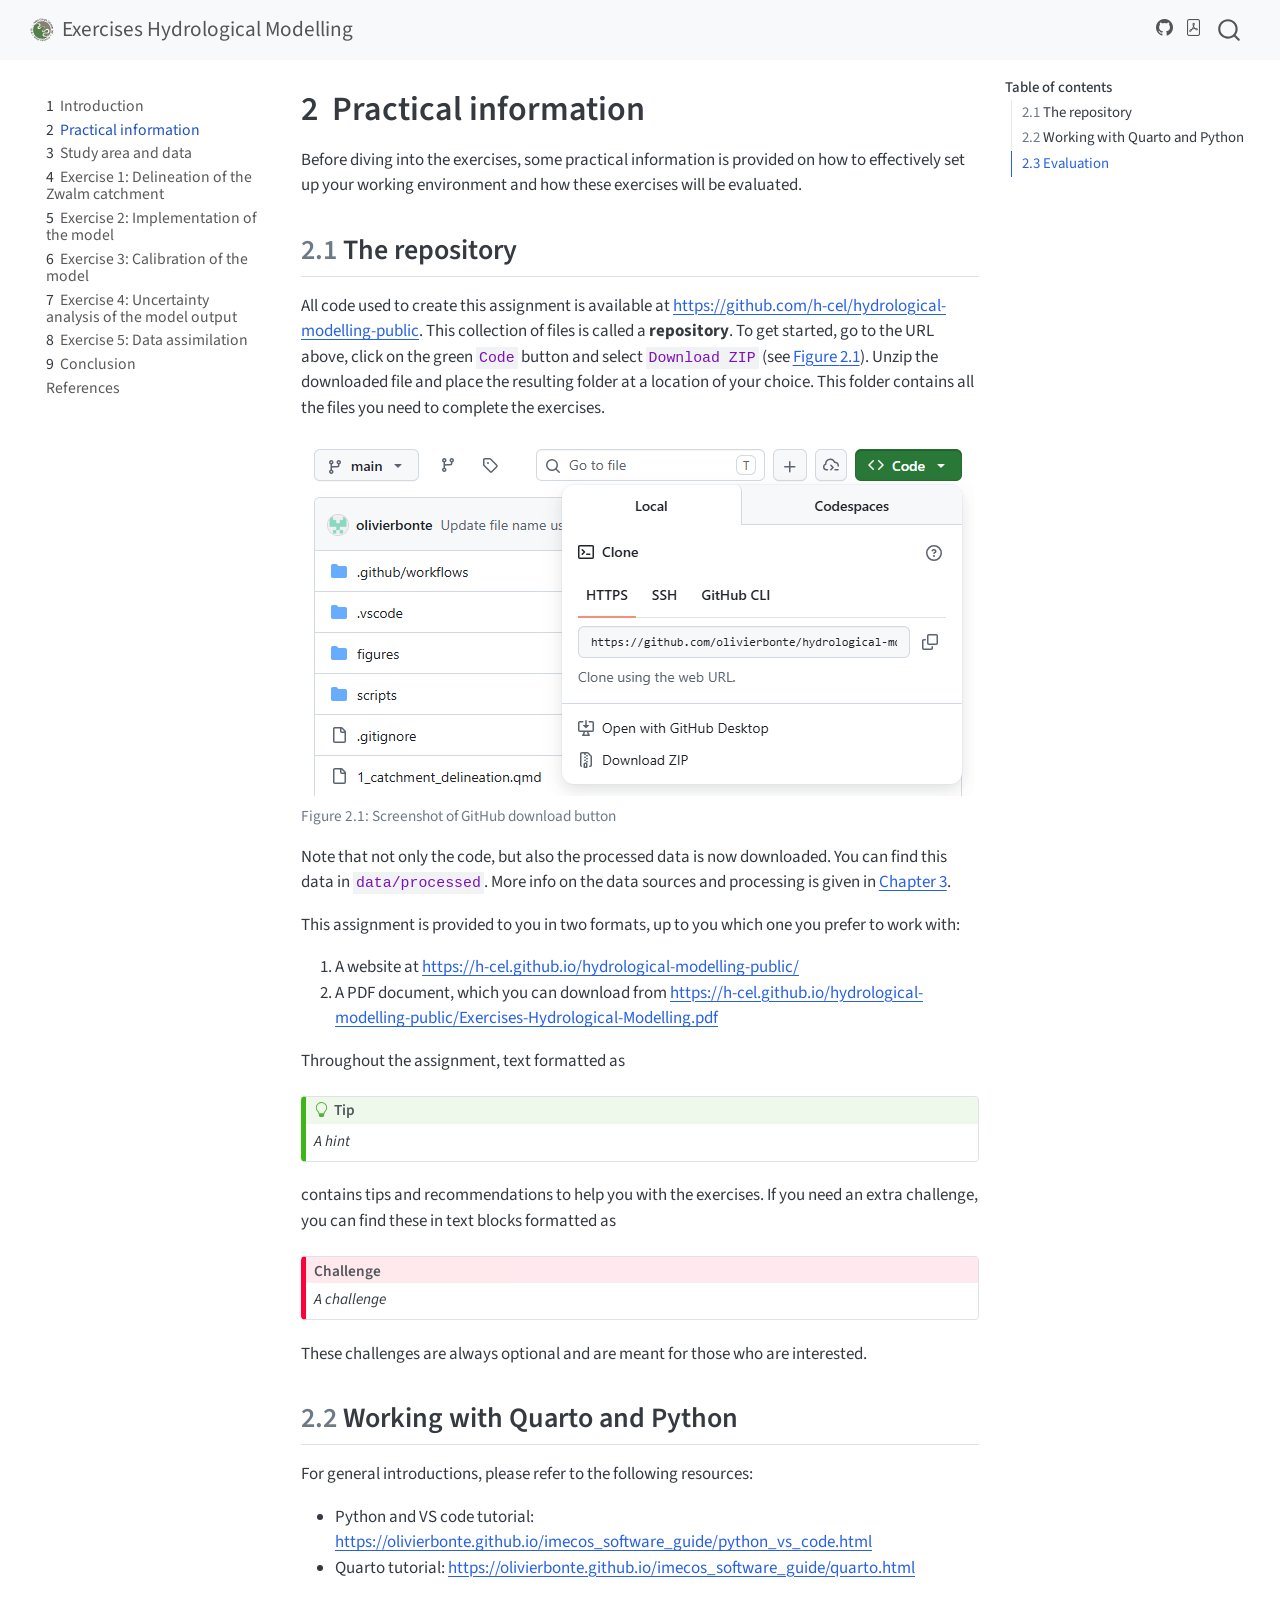
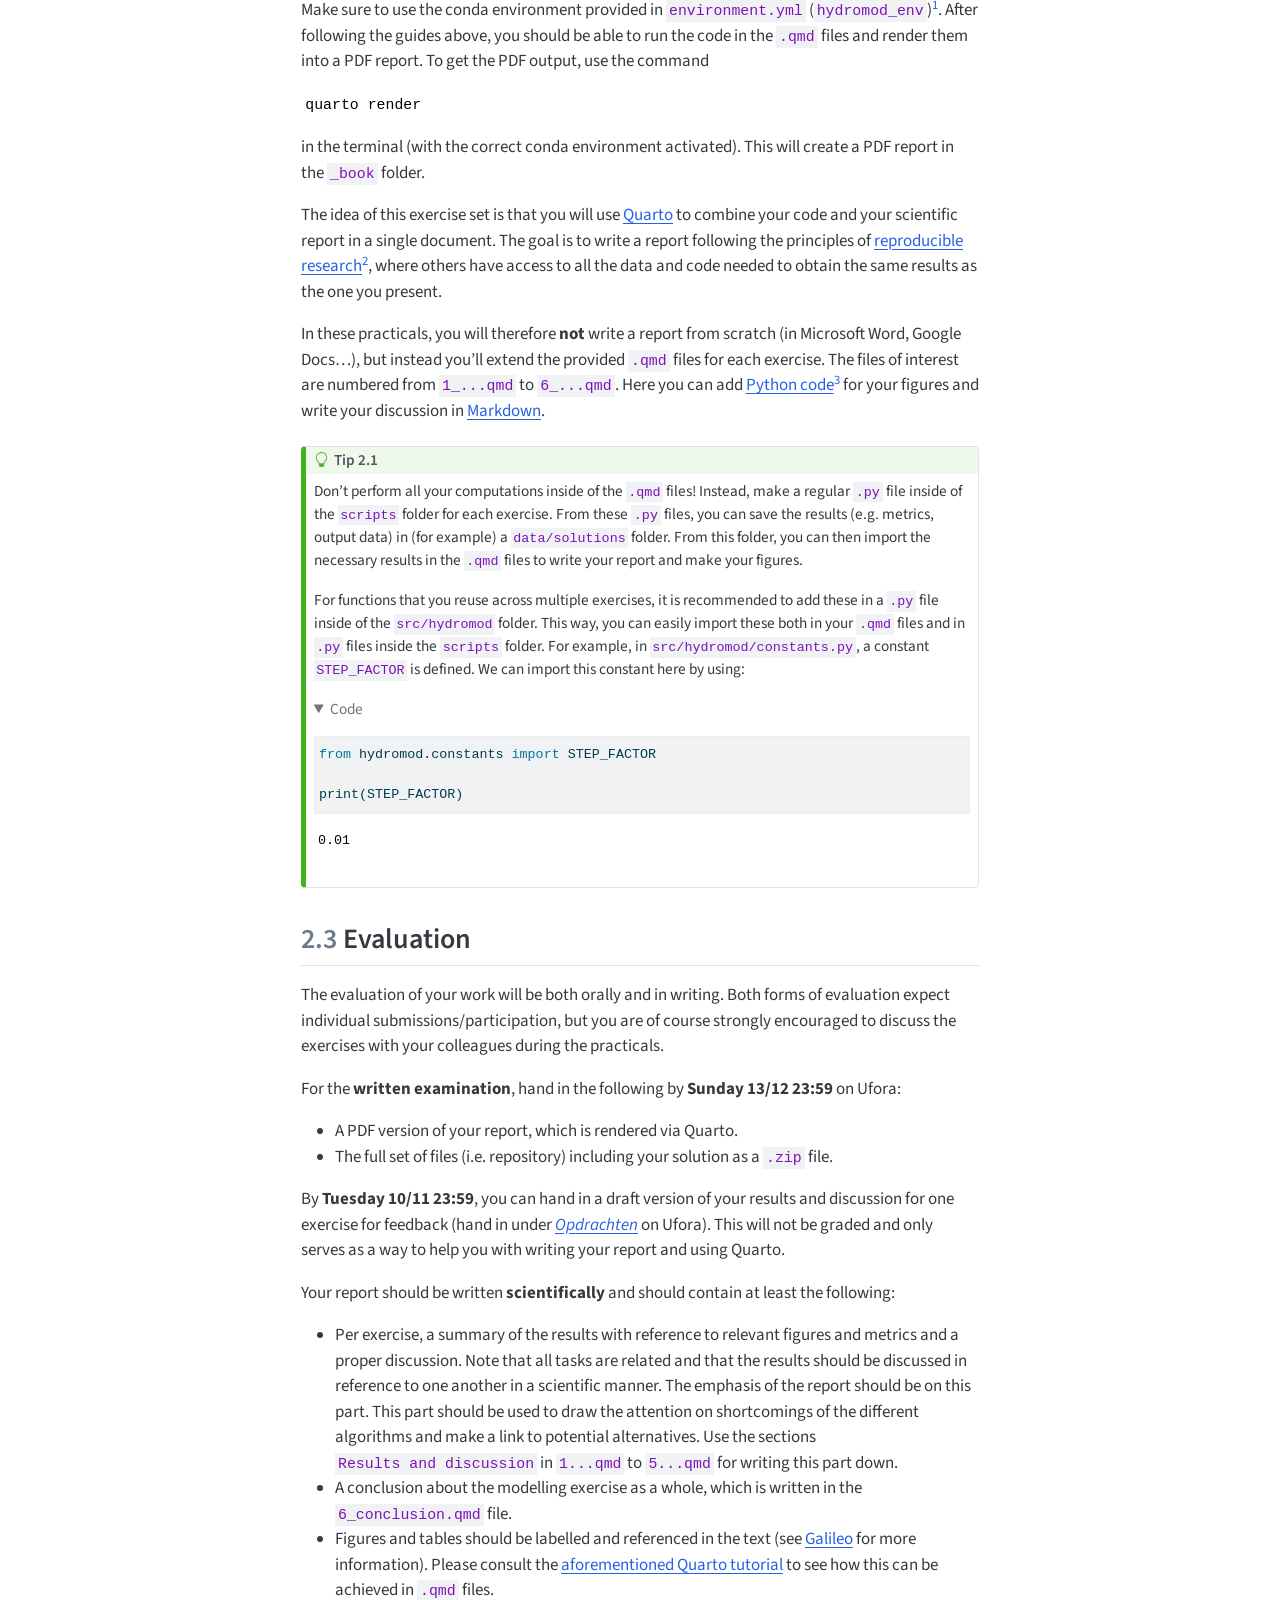
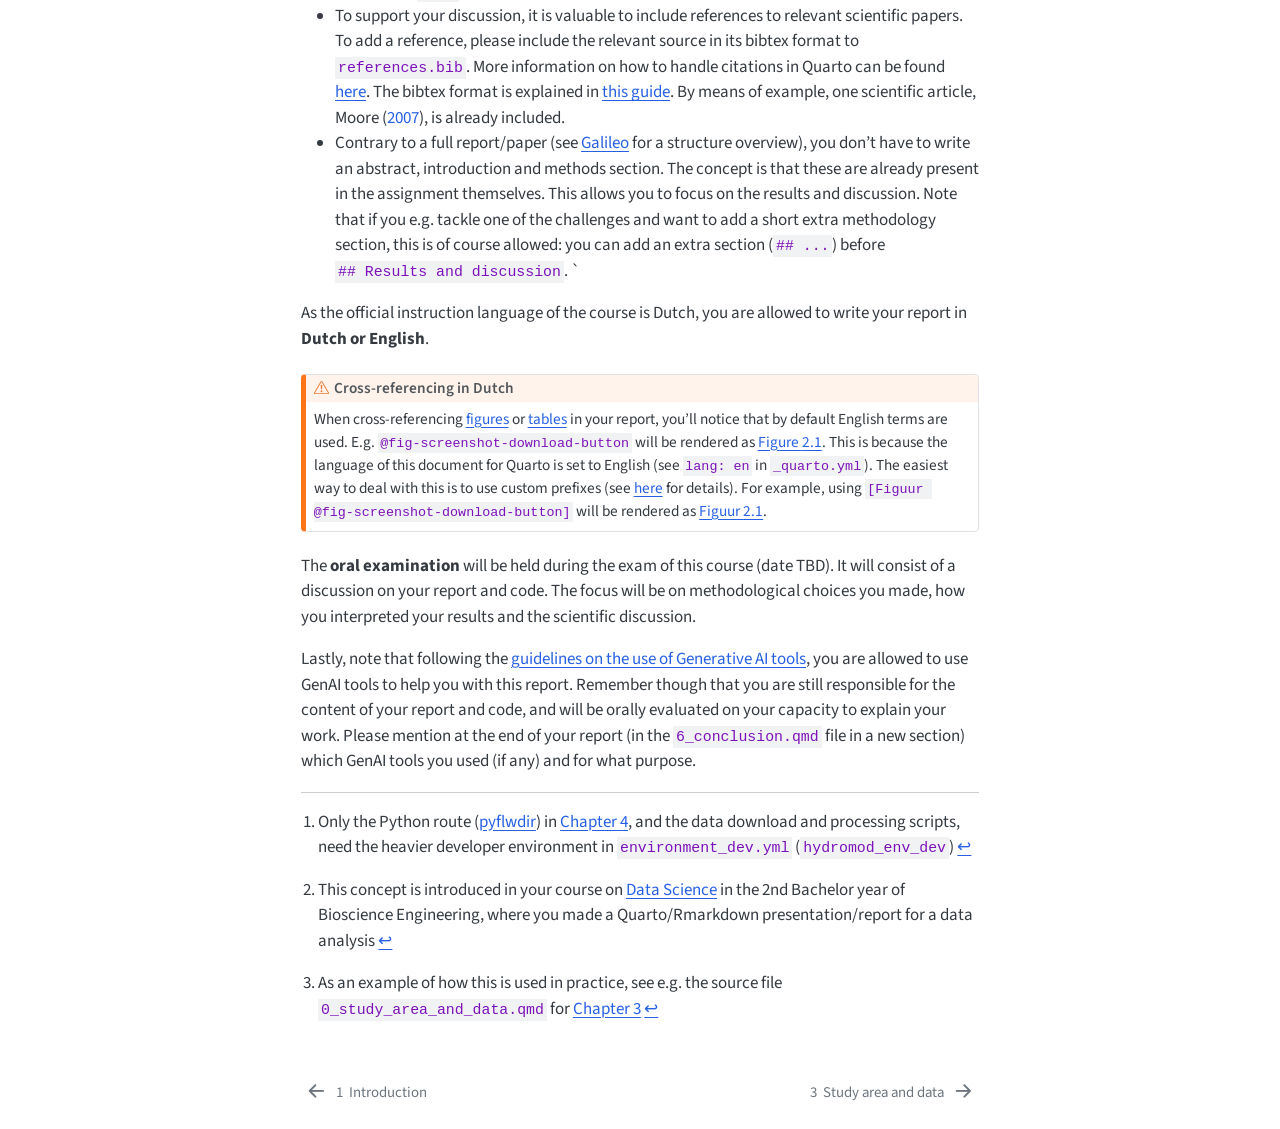
==== 0_practical_info.html @ 4c2f3b87 "Built site for gh-pages" ====
<!DOCTYPE html>
<html xmlns="http://www.w3.org/1999/xhtml" lang="en" xml:lang="en"><head>

<meta charset="utf-8">
<meta name="generator" content="quarto-1.10.18">

<meta name="viewport" content="width=device-width, initial-scale=1.0, user-scalable=yes">


<title>2&nbsp; Practical information – Exercises Hydrological Modelling</title>
<style>
/* Default styles provided by pandoc.
** See https://pandoc.org/MANUAL.html#variables-for-html for config info.
*/
span.smallcaps{font-variant: small-caps;}
div.columns{display: flex; gap: 1.5em;}
div.column{flex: auto;}
@media screen {
div.columns{gap: min(4vw, 1.5em);}
div.column{overflow-x: auto;}
}
div.hanging-indent{margin-left: 1.5em; text-indent: -1.5em;}
ul.task-list{list-style: none;}
ul.task-list li input[type="checkbox"] {
  width: 0.8em;
  margin: 0 0.8em 0.2em -1em; /* quarto-specific, see https://github.com/quarto-dev/quarto-cli/issues/4556 */ 
  vertical-align: middle;
}
/* CSS for syntax highlighting */
html { -webkit-text-size-adjust: 100%; }
pre > code.sourceCode { white-space: pre; position: relative; }
pre > code.sourceCode > span { display: inline-block; line-height: 1.25; }
pre > code.sourceCode > span:empty { height: 1.2em; }
.sourceCode { overflow: visible; }
code.sourceCode > span { color: inherit; text-decoration: inherit; }
div.sourceCode { margin: 1em 0; }
pre.sourceCode { margin: 0; }
@media screen {
div.sourceCode { overflow: auto; }
}
@media print {
pre > code.sourceCode { white-space: pre-wrap; }
pre > code.sourceCode > span { text-indent: -5em; padding-left: 5em; }
}
pre.numberSource code
  { counter-reset: source-line 0; }
pre.numberSource code > span
  { position: relative; left: -4em; counter-increment: source-line; }
pre.numberSource code > span > a:first-child::before
  { content: counter(source-line);
    position: relative; left: -1em; text-align: right; vertical-align: baseline;
    border: none; display: inline-block;
    -webkit-touch-callout: none; -webkit-user-select: none;
    -khtml-user-select: none; -moz-user-select: none;
    -ms-user-select: none; user-select: none;
    padding: 0 4px; width: 4em;
  }
pre.numberSource { margin-left: 3em;  padding-left: 4px; }
div.sourceCode
  {   }
@media screen {
pre > code.sourceCode > span > a:first-child::before { text-decoration: underline; }
}
/* CSS for citations */
div.csl-bib-body { }
div.csl-entry {
  clear: both;
}
.hanging-indent div.csl-entry {
  margin-left:2em;
  text-indent:-2em;
}
div.csl-left-margin {
  min-width:2em;
  float:left;
}
div.csl-right-inline {
  margin-left:2em;
  padding-left:1em;
}
div.csl-indent {
  margin-left: 2em;
}</style>


<script src="site_libs/quarto-nav/quarto-nav.js"></script>
<script src="site_libs/quarto-nav/headroom.min.js"></script>
<script src="site_libs/clipboard/clipboard.min.js"></script>
<script src="site_libs/quarto-search/autocomplete.umd.js"></script>
<script src="site_libs/quarto-search/fuse.min.js"></script>
<script src="site_libs/quarto-search/quarto-search.js"></script>
<meta name="quarto:offset" content="./">
<link href="./0_study_area_and_data.html" rel="next">
<link href="./index.html" rel="prev">
<script src="site_libs/quarto-html/quarto.js" type="module"></script>
<script src="site_libs/quarto-html/tabsets/tabsets.js" type="module"></script>
<script src="site_libs/quarto-html/popper.min.js"></script>
<script src="site_libs/quarto-html/tippy.umd.min.js"></script>
<script src="site_libs/quarto-html/anchor.min.js"></script>
<link href="site_libs/quarto-html/tippy.css" rel="stylesheet">
<link href="site_libs/quarto-html/quarto-syntax-highlighting-64a204ab8560d761af7679ceaba22944.css" rel="stylesheet" id="quarto-text-highlighting-styles">
<script src="site_libs/bootstrap/bootstrap.min.js"></script>
<link href="site_libs/bootstrap/bootstrap-icons.css" rel="stylesheet">
<link href="site_libs/bootstrap/bootstrap-387af31c626f98c798a5fa383f4c6d96.min.css" rel="stylesheet" append-hash="true" id="quarto-bootstrap" data-mode="light">
<script id="quarto-search-options" type="application/json">{
  "location": "navbar",
  "copy-button": false,
  "collapse-after": 3,
  "panel-placement": "end",
  "type": "overlay",
  "limit": 50,
  "keyboard-shortcut": [
    "f",
    "/",
    "s"
  ],
  "show-item-context": false,
  "language": {
    "search-no-results-text": "No results",
    "search-matching-documents-text": "matching documents",
    "search-copy-link-title": "Copy link to search",
    "search-hide-matches-text": "Hide additional matches",
    "search-more-match-text": "more match in this document",
    "search-more-matches-text": "more matches in this document",
    "search-clear-button-title": "Clear",
    "search-text-placeholder": "",
    "search-detached-cancel-button-title": "Cancel",
    "search-submit-button-title": "Submit",
    "search-label": "Search"
  }
}</script>


</head>

<body class="nav-sidebar floating nav-fixed quarto-light">

<div id="quarto-search-results"></div>
  <header id="quarto-header" class="headroom fixed-top">
    <nav class="navbar navbar-expand-lg " data-bs-theme="dark">
      <div class="navbar-container container-fluid">
      <div class="navbar-brand-container mx-auto">
    <a href="./index.html" class="navbar-brand navbar-brand-logo">
    <img src="./figures/logo_H-CEL_no_background.svg" alt="" class="navbar-logo light-content">
    <img src="./figures/logo_H-CEL_no_background.svg" alt="" class="navbar-logo dark-content">
    </a>
    <a class="navbar-brand" href="./index.html">
    <span class="navbar-title">Exercises Hydrological Modelling</span>
    </a>
  </div>
        <div class="quarto-navbar-tools tools-end">
    <a href="https://github.com/h-cel/hydrological-modelling-public" title="Source Code" class="quarto-navigation-tool px-1" aria-label="Source Code"><i class="bi bi-github"></i></a>
    <a href="./Exercises-Hydrological-Modelling.pdf" title="Download PDF" class="quarto-navigation-tool px-1" aria-label="Download PDF"><i class="bi bi-file-pdf"></i></a>
</div>
          <div id="quarto-search" class="" title="Search"></div>
      </div> <!-- /container-fluid -->
    </nav>
  <nav class="quarto-secondary-nav">
    <div class="container-fluid d-flex">
      <button type="button" class="quarto-btn-toggle btn" data-bs-toggle="collapse" role="button" data-bs-target=".quarto-sidebar-collapse-item" aria-controls="quarto-sidebar" aria-expanded="false" aria-label="Toggle sidebar navigation" onclick="if (window.quartoToggleHeadroom) { window.quartoToggleHeadroom(); }">
        <i class="bi bi-layout-text-sidebar-reverse"></i>
      </button>
        <nav class="quarto-page-breadcrumbs" aria-label="breadcrumb"><ol class="breadcrumb"><li class="breadcrumb-item"><a href="./0_practical_info.html"><span class="chapter-number">2</span>&nbsp; <span class="chapter-title">Practical information</span></a></li></ol></nav>
        <a class="flex-grow-1" role="navigation" data-bs-toggle="collapse" data-bs-target=".quarto-sidebar-collapse-item" aria-controls="quarto-sidebar" aria-expanded="false" aria-label="Toggle sidebar navigation" onclick="if (window.quartoToggleHeadroom) { window.quartoToggleHeadroom(); }">      
        </a>
    </div>
  </nav>
</header>
<!-- content -->
<div id="quarto-content" class="quarto-container page-columns page-rows-contents page-layout-article page-navbar">
<!-- sidebar -->
  <nav id="quarto-sidebar" class="sidebar collapse collapse-horizontal quarto-sidebar-collapse-item sidebar-navigation floating overflow-auto">
    <div class="sidebar-menu-container"> 
    <ul class="list-unstyled mt-1">
        <li class="sidebar-item">
  <div class="sidebar-item-container"> 
  <a href="./index.html" class="sidebar-item-text sidebar-link">
 <span class="menu-text"><span class="chapter-number">1</span>&nbsp; <span class="chapter-title">Introduction</span></span></a>
  </div>
</li>
        <li class="sidebar-item">
  <div class="sidebar-item-container"> 
  <a href="./0_practical_info.html" class="sidebar-item-text sidebar-link active">
 <span class="menu-text"><span class="chapter-number">2</span>&nbsp; <span class="chapter-title">Practical information</span></span></a>
  </div>
</li>
        <li class="sidebar-item">
  <div class="sidebar-item-container"> 
  <a href="./0_study_area_and_data.html" class="sidebar-item-text sidebar-link">
 <span class="menu-text"><span class="chapter-number">3</span>&nbsp; <span class="chapter-title">Study area and data</span></span></a>
  </div>
</li>
        <li class="sidebar-item">
  <div class="sidebar-item-container"> 
  <a href="./1_catchment_delineation.html" class="sidebar-item-text sidebar-link">
 <span class="menu-text"><span class="chapter-number">4</span>&nbsp; <span class="chapter-title">Exercise 1: Delineation of the Zwalm catchment</span></span></a>
  </div>
</li>
        <li class="sidebar-item">
  <div class="sidebar-item-container"> 
  <a href="./2_model_implementation.html" class="sidebar-item-text sidebar-link">
 <span class="menu-text"><span class="chapter-number">5</span>&nbsp; <span class="chapter-title">Exercise 2: Implementation of the model</span></span></a>
  </div>
</li>
        <li class="sidebar-item">
  <div class="sidebar-item-container"> 
  <a href="./3_model_calibration.html" class="sidebar-item-text sidebar-link">
 <span class="menu-text"><span class="chapter-number">6</span>&nbsp; <span class="chapter-title">Exercise 3: Calibration of the model</span></span></a>
  </div>
</li>
        <li class="sidebar-item">
  <div class="sidebar-item-container"> 
  <a href="./4_model_uncertainty.html" class="sidebar-item-text sidebar-link">
 <span class="menu-text"><span class="chapter-number">7</span>&nbsp; <span class="chapter-title">Exercise 4: Uncertainty analysis of the model output</span></span></a>
  </div>
</li>
        <li class="sidebar-item">
  <div class="sidebar-item-container"> 
  <a href="./5_data_assimilation.html" class="sidebar-item-text sidebar-link">
 <span class="menu-text"><span class="chapter-number">8</span>&nbsp; <span class="chapter-title">Exercise 5: Data assimilation</span></span></a>
  </div>
</li>
        <li class="sidebar-item">
  <div class="sidebar-item-container"> 
  <a href="./6_conclusion.html" class="sidebar-item-text sidebar-link">
 <span class="menu-text"><span class="chapter-number">9</span>&nbsp; <span class="chapter-title">Conclusion</span></span></a>
  </div>
</li>
        <li class="sidebar-item">
  <div class="sidebar-item-container"> 
  <a href="./references.html" class="sidebar-item-text sidebar-link">
 <span class="menu-text">References</span></a>
  </div>
</li>
    </ul>
    </div>
</nav>
<div id="quarto-sidebar-glass" class="quarto-sidebar-collapse-item" data-bs-toggle="collapse" data-bs-target=".quarto-sidebar-collapse-item"></div>
<!-- margin-sidebar -->
    <div id="quarto-margin-sidebar" class="sidebar margin-sidebar">
        <nav id="TOC" role="doc-toc" class="toc-active">
    <h2 id="toc-title">Table of contents</h2>
   
  <ul>
  <li><a href="#the-repository" id="toc-the-repository" class="nav-link active" data-scroll-target="#the-repository"><span class="header-section-number">2.1</span> The repository</a></li>
  <li><a href="#working-with-quarto-and-python" id="toc-working-with-quarto-and-python" class="nav-link" data-scroll-target="#working-with-quarto-and-python"><span class="header-section-number">2.2</span> Working with Quarto and Python</a></li>
  <li><a href="#evaluation" id="toc-evaluation" class="nav-link" data-scroll-target="#evaluation"><span class="header-section-number">2.3</span> Evaluation</a></li>
  </ul>
</nav>
    </div>
<!-- main -->
<main class="content" id="quarto-document-content">

<header id="title-block-header" class="quarto-title-block default">
<div class="quarto-title">
<h1 class="title"><span id="sec-practical-info" class="quarto-section-identifier"><span class="chapter-number">2</span>&nbsp; <span class="chapter-title">Practical information</span></span></h1>
</div>



<div class="quarto-title-meta">

    
  
    
  </div>
  


</header>


<p>Before diving into the exercises, some practical information is provided on how to effectively set up your working environment and how these exercises will be evaluated.</p>
<section id="the-repository" class="level2" data-number="2.1">
<h2 data-number="2.1" class="anchored" data-anchor-id="the-repository"><span class="header-section-number">2.1</span> The repository</h2>
<p>All code used to create this assignment is available at <a href="https://github.com/h-cel/hydrological-modelling-public">https://github.com/h-cel/hydrological-modelling-public</a>. This collection of files is called a <strong>repository</strong>. To get started, go to the URL above, click on the green <code>Code</code> button and select <code>Download ZIP</code> (see <a href="#fig-screenshot-download-button" class="quarto-xref">Figure&nbsp;<span>2.1</span></a>). Unzip the downloaded file and place the resulting folder at a location of your choice. This folder contains all the files you need to complete the exercises.</p>
<div id="fig-screenshot-download-button" class="quarto-float quarto-figure quarto-figure-center anchored">
<figure class="quarto-float quarto-float-fig figure">
<div aria-describedby="fig-screenshot-download-button-caption-0ceaefa1-69ba-4598-a22c-09a6ac19f8ca">
<img src="figures/screenshot_github_download.png" class="img-fluid figure-img">
</div>
<figcaption class="quarto-float-caption-bottom quarto-float-caption quarto-float-fig" id="fig-screenshot-download-button-caption-0ceaefa1-69ba-4598-a22c-09a6ac19f8ca">
Figure&nbsp;2.1: Screenshot of GitHub download button
</figcaption>
</figure>
</div>
<p>Note that not only the code, but also the processed data is now downloaded. You can find this data in <code>data/processed</code>. More info on the data sources and processing is given in <a href="0_study_area_and_data.html" class="quarto-xref"><span>Chapter 3</span></a>.</p>
<p>This assignment is provided to you in two formats, up to you which one you prefer to work with:</p>
<ol type="1">
<li>A website at <a href="https://h-cel.github.io/hydrological-modelling-public/">https://h-cel.github.io/hydrological-modelling-public/</a></li>
<li>A PDF document, which you can download from <a href="https://h-cel.github.io/hydrological-modelling-public/Exercises-Hydrological-Modelling.pdf">https://h-cel.github.io/hydrological-modelling-public/Exercises-Hydrological-Modelling.pdf</a></li>
</ol>
<p>Throughout the assignment, text formatted as</p>
<div class="callout callout-style-default callout-tip callout-titled">
<div class="callout-header d-flex align-content-center">
<div class="callout-icon-container">
<i class="callout-icon"></i>
</div>
<div class="callout-title-container flex-fill">
Tip
</div>
</div>
<div class="callout-body-container callout-body">
<p><em>A hint</em></p>
</div>
</div>
<p>contains tips and recommendations to help you with the exercises. If you need an extra challenge, you can find these in text blocks formatted as</p>
<div class="callout callout-style-default callout-important no-icon callout-titled" title="Challenge">
<div class="callout-header d-flex align-content-center">
<div class="callout-icon-container">
<i class="callout-icon no-icon"></i>
</div>
<div class="callout-title-container flex-fill">
<span class="screen-reader-only">Important</span>Challenge
</div>
</div>
<div class="callout-body-container callout-body">
<p><em>A challenge</em></p>
</div>
</div>
<p>These challenges are always optional and are meant for those who are interested.</p>
</section>
<section id="working-with-quarto-and-python" class="level2" data-number="2.2">
<h2 data-number="2.2" class="anchored" data-anchor-id="working-with-quarto-and-python"><span class="header-section-number">2.2</span> Working with Quarto and Python</h2>
<p>For general introductions, please refer to the following resources:</p>
<ul>
<li>Python and VS code tutorial: <a href="https://olivierbonte.github.io/imecos_software_guide/python_vs_code.html">https://olivierbonte.github.io/imecos_software_guide/python_vs_code.html</a></li>
<li>Quarto tutorial: <a href="https://olivierbonte.github.io/imecos_software_guide/quarto.html">https://olivierbonte.github.io/imecos_software_guide/quarto.html</a></li>
</ul>
<p>Make sure to use the conda environment provided in <code>environment.yml</code> (<code>hydromod_env</code>)<a href="#fn1" class="footnote-ref" id="fnref1" role="doc-noteref"><sup>1</sup></a>. After following the guides above, you should be able to run the code in the <code>.qmd</code> files and render them into a PDF report. To get the PDF output, use the command</p>
<pre><code>quarto render</code></pre>
<p>in the terminal (with the correct conda environment activated). This will create a PDF report in the <code>_book</code> folder.</p>
<p>The idea of this exercise set is that you will use <a href="https://quarto.org/">Quarto</a> to combine your code and your scientific report in a single document. The goal is to write a report following the principles of <a href="https://open-science-training-handbook.github.io/Open-Science-Training-Handbook_EN/02OpenScienceBasics/04ReproducibleResearchAndDataAnalysis.html">reproducible research</a><a href="#fn2" class="footnote-ref" id="fnref2" role="doc-noteref"><sup>2</sup></a>, where others have access to all the data and code needed to obtain the same results as the one you present.</p>
<p>In these practicals, you will therefore <strong>not</strong> write a report from scratch (in Microsoft Word, Google Docs…), but instead you’ll extend the provided <code>.qmd</code> files for each exercise. The files of interest are numbered from <code>1_...qmd</code> to <code>6_...qmd</code>. Here you can add <a href="https://quarto.org/docs/computations/python.html">Python code</a><a href="#fn3" class="footnote-ref" id="fnref3" role="doc-noteref"><sup>3</sup></a> for your figures and write your discussion in <a href="https://quarto.org/docs/authoring/markdown-basics.html">Markdown</a>.</p>
<div id="tip-code-org" class="callout callout-style-default callout-tip callout-titled">
<div class="callout-header d-flex align-content-center">
<div class="callout-icon-container">
<i class="callout-icon"></i>
</div>
<div class="callout-title-container flex-fill">
Tip&nbsp;2.1
</div>
</div>
<div class="callout-body-container callout-body">
<p>Don’t perform all your computations inside of the <code>.qmd</code> files! Instead, make a regular <code>.py</code> file inside of the <code>scripts</code> folder for each exercise. From these <code>.py</code> files, you can save the results (e.g.&nbsp;metrics, output data) in (for example) a <code>data/solutions</code> folder. From this folder, you can then import the necessary results in the <code>.qmd</code> files to write your report and make your figures.</p>
<p>For functions that you reuse across multiple exercises, it is recommended to add these in a <code>.py</code> file inside of the <code>src/hydromod</code> folder. This way, you can easily import these both in your <code>.qmd</code> files and in <code>.py</code> files inside the <code>scripts</code> folder. For example, in <code>src/hydromod/constants.py</code>, a constant <code>STEP_FACTOR</code> is defined. We can import this constant here by using:</p>
<div id="253eebbe" class="cell" data-execution_count="1">
<details open="" class="code-fold">
<summary>Code</summary>
<div class="code-copy-outer-scaffold"><div class="sourceCode cell-code" id="cb2"><pre class="sourceCode python code-with-copy"><code class="sourceCode python"><span id="cb2-1"><a href="#cb2-1" aria-hidden="true" tabindex="-1"></a><span class="im">from</span> hydromod.constants <span class="im">import</span> STEP_FACTOR</span>
<span id="cb2-2"><a href="#cb2-2" aria-hidden="true" tabindex="-1"></a></span>
<span id="cb2-3"><a href="#cb2-3" aria-hidden="true" tabindex="-1"></a><span class="bu">print</span>(STEP_FACTOR)</span></code></pre></div><button title="Copy to Clipboard" class="code-copy-button"><i class="bi"></i></button></div>
</details>
<div class="cell-output cell-output-stdout">
<pre><code>0.01</code></pre>
</div>
</div>
</div>
</div>
</section>
<section id="evaluation" class="level2" data-number="2.3">
<h2 data-number="2.3" class="anchored" data-anchor-id="evaluation"><span class="header-section-number">2.3</span> Evaluation</h2>
<p>The evaluation of your work will be both orally and in writing. Both forms of evaluation expect individual submissions/participation, but you are of course strongly encouraged to discuss the exercises with your colleagues during the practicals.</p>
<p>For the <strong>written examination</strong>, hand in the following by <strong>Sunday 13/12 23:59</strong> on Ufora:</p>
<ul>
<li>A PDF version of your report, which is rendered via Quarto.</li>
<li>The full set of files (i.e.&nbsp;repository) including your solution as a <code>.zip</code> file.</li>
</ul>
<p>By <strong>Tuesday 10/11 23:59</strong>, you can hand in a draft version of your results and discussion for one exercise for feedback (hand in under <a href="https://ufora.ugent.be/d2l/lms/dropbox/user/folder_submit_files.d2l?db=149584&amp;grpid=0&amp;isprv=1&amp;bp=1&amp;ou=1389667"><em>Opdrachten</em></a> on Ufora). This will not be graded and only serves as a way to help you with writing your report and using Quarto.</p>
<p>Your report should be written <strong>scientifically</strong> and should contain at least the following:</p>
<ul>
<li>Per exercise, a summary of the results with reference to relevant figures and metrics and a proper discussion. Note that all tasks are related and that the results should be discussed in reference to one another in a scientific manner. The emphasis of the report should be on this part. This part should be used to draw the attention on shortcomings of the different algorithms and make a link to potential alternatives. Use the sections <code>Results and discussion</code> in <code>1...qmd</code> to <code>5...qmd</code> for writing this part down.</li>
<li>A conclusion about the modelling exercise as a whole, which is written in the <code>6_conclusion.qmd</code> file.</li>
<li>Figures and tables should be labelled and referenced in the text (see <a href="https://www.galileo.fbw.ugent.be/write/what-to-do-with-layout-tables-and-figures/?lang=en">Galileo</a> for more information). Please consult the <a href="https://olivierbonte.github.io/imecos_software_guide/quarto.html">aforementioned Quarto tutorial</a> to see how this can be achieved in <code>.qmd</code> files.</li>
<li>To support your discussion, it is valuable to include references to relevant scientific papers. To add a reference, please include the relevant source in its bibtex format to <code>references.bib</code>. More information on how to handle citations in Quarto can be found <a href="https://quarto.org/docs/authoring/citations.html">here</a>. The bibtex format is explained in <a href="https://www.overleaf.com/learn/latex/Bibliography_management_with_biblatex#The_bibliography_file">this guide</a>. By means of example, one scientific article, <span class="citation" data-cites="moore2007">Moore (<a href="references.html#ref-moore2007" role="doc-biblioref">2007</a>)</span>, is already included.</li>
<li>Contrary to a full report/paper (see <a href="https://www.galileo.fbw.ugent.be/write/what-are-the-components-of-a-paper/?lang=en">Galileo</a> for a structure overview), you don’t have to write an abstract, introduction and methods section. The concept is that these are already present in the assignment themselves. This allows you to focus on the results and discussion. Note that if you e.g.&nbsp;tackle one of the challenges and want to add a short extra methodology section, this is of course allowed: you can add an extra section (<code>## ...</code>) before <code>## Results and discussion</code>. `</li>
</ul>
<p>As the official instruction language of the course is Dutch, you are allowed to write your report in <strong>Dutch or English</strong>.</p>
<div class="callout callout-style-default callout-warning callout-titled" title="Cross-referencing in Dutch">
<div class="callout-header d-flex align-content-center">
<div class="callout-icon-container">
<i class="callout-icon"></i>
</div>
<div class="callout-title-container flex-fill">
<span class="screen-reader-only">Warning</span>Cross-referencing in Dutch
</div>
</div>
<div class="callout-body-container callout-body">
<p>When cross-referencing <a href="https://olivierbonte.github.io/imecos_software_guide/quarto.html#referencing-a-figure">figures</a> or <a href="https://olivierbonte.github.io/imecos_software_guide/quarto.html#referencing-a-figure">tables</a> in your report, you’ll notice that by default English terms are used. E.g. <code>@fig-screenshot-download-button</code> will be rendered as <a href="#fig-screenshot-download-button" class="quarto-xref">Figure&nbsp;<span>2.1</span></a>. This is because the language of this document for Quarto is set to English (see <code>lang: en</code> in <code>_quarto.yml</code>). The easiest way to deal with this is to use custom prefixes (see <a href="https://quarto.org/docs/authoring/cross-references.html#references">here</a> for details). For example, using <code>[Figuur @fig-screenshot-download-button]</code> will be rendered as <a href="#fig-screenshot-download-button" class="quarto-xref">Figuur&nbsp;<span>2.1</span></a>.</p>
</div>
</div>
<p>The <strong>oral examination</strong> will be held during the exam of this course (date TBD). It will consist of a discussion on your report and code. The focus will be on methodological choices you made, how you interpreted your results and the scientific discussion.</p>
<p>Lastly, note that following the <a href="https://olivierbonte.github.io/imecos_software_guide/genai.html">guidelines on the use of Generative AI tools</a>, you are allowed to use GenAI tools to help you with this report. Remember though that you are still responsible for the content of your report and code, and will be orally evaluated on your capacity to explain your work. Please mention at the end of your report (in the <code>6_conclusion.qmd</code> file in a new section) which GenAI tools you used (if any) and for what purpose.</p>


<div id="refs" class="references csl-bib-body hanging-indent" role="list" style="display: none">
<div id="ref-moore2007" class="csl-entry" role="listitem">
Moore, R. J. 2007. <span>“The PDM Rainfall-Runoff Model.”</span> <em>Hydrology and Earth System Sciences</em> 11 (1): 483–99. <a href="https://doi.org/10.5194/hess-11-483-2007">https://doi.org/10.5194/hess-11-483-2007</a>.
</div>
</div>
</section>
<section id="footnotes" class="footnotes footnotes-end-of-document" role="doc-endnotes">
<hr>
<ol>
<li id="fn1"><p>Only the Python route (<a href="https://github.com/Deltares/pyflwdir">pyflwdir</a>) in <a href="1_catchment_delineation.html" class="quarto-xref"><span>Chapter 4</span></a>, and the data download and processing scripts, need the heavier developer environment in <code>environment_dev.yml</code> (<code>hydromod_env_dev</code>)<a href="#fnref1" class="footnote-back" role="doc-backlink">↩︎</a></p></li>
<li id="fn2"><p>This concept is introduced in your course on <a href="https://studiekiezer.ugent.be/2026/studiefiche/en/I002440">Data Science</a> in the 2nd Bachelor year of Bioscience Engineering, where you made a Quarto/Rmarkdown presentation/report for a data analysis<a href="#fnref2" class="footnote-back" role="doc-backlink">↩︎</a></p></li>
<li id="fn3"><p>As an example of how this is used in practice, see e.g.&nbsp;the source file <code>0_study_area_and_data.qmd</code> for <a href="0_study_area_and_data.html" class="quarto-xref"><span>Chapter 3</span></a><a href="#fnref3" class="footnote-back" role="doc-backlink">↩︎</a></p></li>
</ol>
</section>

</main> <!-- /main -->
<script id="quarto-html-after-body" type="application/javascript">
  window.document.addEventListener("DOMContentLoaded", function (event) {
    const icon = "";
    const anchorJS = new window.AnchorJS();
    anchorJS.options = {
      placement: 'right',
      icon: icon
    };
    anchorJS.add('.anchored');
    const isCodeAnnotation = (el) => {
      for (const clz of el.classList) {
        if (clz.startsWith('code-annotation-')) {                     
          return true;
        }
      }
      return false;
    }
    const onCopySuccess = function(e) {
      // button target
      const button = e.trigger;
      // don't keep focus
      button.blur();
      // flash "checked"
      button.classList.add('code-copy-button-checked');
      var currentTitle = button.getAttribute("title");
      button.setAttribute("title", "Copied!");
      let tooltip;
      if (window.bootstrap) {
        button.setAttribute("data-bs-toggle", "tooltip");
        button.setAttribute("data-bs-placement", "left");
        button.setAttribute("data-bs-title", "Copied!");
        tooltip = new bootstrap.Tooltip(button, 
          { trigger: "manual", 
            customClass: "code-copy-button-tooltip",
            offset: [0, -8]});
        tooltip.show();    
      }
      setTimeout(function() {
        if (tooltip) {
          tooltip.hide();
          button.removeAttribute("data-bs-title");
          button.removeAttribute("data-bs-toggle");
          button.removeAttribute("data-bs-placement");
        }
        button.setAttribute("title", currentTitle);
        button.classList.remove('code-copy-button-checked');
      }, 1000);
      // clear code selection
      e.clearSelection();
    }
    const getTextToCopy = function(trigger) {
      const outerScaffold = trigger.parentElement.cloneNode(true);
      const codeEl = outerScaffold.querySelector('code');
      for (const childEl of codeEl.children) {
        if (isCodeAnnotation(childEl)) {
          childEl.remove();
        }
      }
      return codeEl.innerText;
    }
    const clipboard = new window.ClipboardJS('.code-copy-button:not([data-in-quarto-modal])', {
      text: getTextToCopy
    });
    clipboard.on('success', onCopySuccess);
    if (window.document.getElementById('quarto-embedded-source-code-modal')) {
      const clipboardModal = new window.ClipboardJS('.code-copy-button[data-in-quarto-modal]', {
        text: getTextToCopy,
        container: window.document.getElementById('quarto-embedded-source-code-modal')
      });
      clipboardModal.on('success', onCopySuccess);
    }
      var localhostRegex = new RegExp(/^(?:http|https):\/\/localhost\:?[0-9]*\//);
      var mailtoRegex = new RegExp(/^mailto:/);
        var filterRegex = new RegExp('/' + window.location.host + '/');
      var isInternal = (href) => {
          return filterRegex.test(href) || localhostRegex.test(href) || mailtoRegex.test(href);
      }
      // Inspect non-navigation links and adorn them if external
     var links = window.document.querySelectorAll('a[href]:not(.nav-link):not(.navbar-brand):not(.toc-action):not(.sidebar-link):not(.sidebar-item-toggle):not(.pagination-link):not(.no-external):not([aria-hidden]):not(.dropdown-item):not(.quarto-navigation-tool):not(.about-link)');
      for (var i=0; i<links.length; i++) {
        const link = links[i];
        if (!isInternal(link.href)) {
          // undo the damage that might have been done by quarto-nav.js in the case of
          // links that we want to consider external
          if (link.dataset.originalHref !== undefined) {
            link.href = link.dataset.originalHref;
          }
        }
      }
    function tippyHover(el, contentFn, onTriggerFn, onUntriggerFn) {
      const config = {
        allowHTML: true,
        maxWidth: 500,
        delay: 100,
        arrow: false,
        appendTo: function(el) {
            return el.parentElement;
        },
        interactive: true,
        interactiveBorder: 10,
        theme: 'quarto',
        placement: 'bottom-start',
      };
      if (contentFn) {
        config.content = contentFn;
      }
      if (onTriggerFn) {
        config.onTrigger = onTriggerFn;
      }
      if (onUntriggerFn) {
        config.onUntrigger = onUntriggerFn;
      }
      window.tippy(el, config); 
    }
    const noterefs = window.document.querySelectorAll('a[role="doc-noteref"]');
    for (var i=0; i<noterefs.length; i++) {
      const ref = noterefs[i];
      tippyHover(ref, function() {
        // use id or data attribute instead here
        let href = ref.getAttribute('data-footnote-href') || ref.getAttribute('href');
        try { href = new URL(href).hash; } catch {}
        const id = href.replace(/^#\/?/, "");
        const note = window.document.getElementById(id);
        if (note) {
          return note.innerHTML;
        } else {
          return "";
        }
      });
    }
    const xrefs = window.document.querySelectorAll('a.quarto-xref');
    const processXRef = (id, note) => {
      // Strip column container classes
      const stripColumnClz = (el) => {
        el.classList.remove("page-full", "page-columns");
        if (el.children) {
          for (const child of el.children) {
            stripColumnClz(child);
          }
        }
      }
      stripColumnClz(note)
      if (id === null || id.startsWith('sec-')) {
        // Special case sections, only their first couple elements
        const container = document.createElement("div");
        if (note.children && note.children.length > 2) {
          container.appendChild(note.children[0].cloneNode(true));
          for (let i = 1; i < note.children.length; i++) {
            const child = note.children[i];
            if (child.tagName === "P" && child.innerText === "") {
              continue;
            } else {
              container.appendChild(child.cloneNode(true));
              break;
            }
          }
          if (window.Quarto?.typesetMath) {
            window.Quarto.typesetMath(container);
          }
          return container.innerHTML
        } else {
          if (window.Quarto?.typesetMath) {
            window.Quarto.typesetMath(note);
          }
          return note.innerHTML;
        }
      } else {
        // Remove any anchor links if they are present
        const anchorLink = note.querySelector('a.anchorjs-link');
        if (anchorLink) {
          anchorLink.remove();
        }
        if (window.Quarto?.typesetMath) {
          window.Quarto.typesetMath(note);
        }
        if (note.classList.contains("callout")) {
          return note.outerHTML;
        } else {
          return note.innerHTML;
        }
      }
    }
    for (var i=0; i<xrefs.length; i++) {
      const xref = xrefs[i];
      tippyHover(xref, undefined, function(instance) {
        instance.disable();
        let url = xref.getAttribute('href');
        let hash = undefined; 
        if (url.startsWith('#')) {
          hash = url;
        } else {
          try { hash = new URL(url).hash; } catch {}
        }
        if (hash) {
          const id = hash.replace(/^#\/?/, "");
          const note = window.document.getElementById(id);
          if (note !== null) {
            try {
              const html = processXRef(id, note.cloneNode(true));
              instance.setContent(html);
            } finally {
              instance.enable();
              instance.show();
            }
          } else {
            // See if we can fetch this
            fetch(url.split('#')[0])
            .then(res => res.text())
            .then(html => {
              const parser = new DOMParser();
              const htmlDoc = parser.parseFromString(html, "text/html");
              const note = htmlDoc.getElementById(id);
              if (note !== null) {
                const html = processXRef(id, note);
                instance.setContent(html);
              } 
            }).finally(() => {
              instance.enable();
              instance.show();
            });
          }
        } else {
          // See if we can fetch a full url (with no hash to target)
          // This is a special case and we should probably do some content thinning / targeting
          fetch(url)
          .then(res => res.text())
          .then(html => {
            const parser = new DOMParser();
            const htmlDoc = parser.parseFromString(html, "text/html");
            const note = htmlDoc.querySelector('main.content');
            if (note !== null) {
              // This should only happen for chapter cross references
              // (since there is no id in the URL)
              // remove the first header
              if (note.children.length > 0 && note.children[0].tagName === "HEADER") {
                note.children[0].remove();
              }
              const html = processXRef(null, note);
              instance.setContent(html);
            } 
          }).finally(() => {
            instance.enable();
            instance.show();
          });
        }
      }, function(instance) {
      });
    }
        let selectedAnnoteEl;
        const selectorForAnnotation = ( cell, annotation) => {
          let cellAttr = 'data-code-cell="' + cell + '"';
          let lineAttr = 'data-code-annotation="' +  annotation + '"';
          const selector = 'span[' + cellAttr + '][' + lineAttr + ']';
          return selector;
        }
        const selectCodeLines = (annoteEl) => {
          const doc = window.document;
          const targetCell = annoteEl.getAttribute("data-target-cell");
          const targetAnnotation = annoteEl.getAttribute("data-target-annotation");
          const annoteSpan = window.document.querySelector(selectorForAnnotation(targetCell, targetAnnotation));
          const lines = annoteSpan.getAttribute("data-code-lines").split(",");
          const lineIds = lines.map((line) => {
            return targetCell + "-" + line;
          })
          let top = null;
          let height = null;
          let parent = null;
          if (lineIds.length > 0) {
              //compute the position of the single el (top and bottom and make a div)
              const el = window.document.getElementById(lineIds[0]);
              top = el.offsetTop;
              height = el.offsetHeight;
              parent = el.parentElement.parentElement;
            if (lineIds.length > 1) {
              const lastEl = window.document.getElementById(lineIds[lineIds.length - 1]);
              const bottom = lastEl.offsetTop + lastEl.offsetHeight;
              height = bottom - top;
            }
            if (top !== null && height !== null && parent !== null) {
              // cook up a div (if necessary) and position it 
              let div = window.document.getElementById("code-annotation-line-highlight");
              if (div === null) {
                div = window.document.createElement("div");
                div.setAttribute("id", "code-annotation-line-highlight");
                div.style.position = 'absolute';
                parent.appendChild(div);
              }
              div.style.top = top - 2 + "px";
              div.style.height = height + 4 + "px";
              div.style.left = 0;
              let gutterDiv = window.document.getElementById("code-annotation-line-highlight-gutter");
              if (gutterDiv === null) {
                gutterDiv = window.document.createElement("div");
                gutterDiv.setAttribute("id", "code-annotation-line-highlight-gutter");
                gutterDiv.style.position = 'absolute';
                const codeCell = window.document.getElementById(targetCell);
                const gutter = codeCell.querySelector('.code-annotation-gutter');
                gutter.appendChild(gutterDiv);
              }
              gutterDiv.style.top = top - 2 + "px";
              gutterDiv.style.height = height + 4 + "px";
            }
            selectedAnnoteEl = annoteEl;
          }
        };
        const unselectCodeLines = () => {
          const elementsIds = ["code-annotation-line-highlight", "code-annotation-line-highlight-gutter"];
          elementsIds.forEach((elId) => {
            const div = window.document.getElementById(elId);
            if (div) {
              div.remove();
            }
          });
          selectedAnnoteEl = undefined;
        };
          // Handle positioning of the toggle
      window.addEventListener(
        "resize",
        throttle(() => {
          elRect = undefined;
          if (selectedAnnoteEl) {
            selectCodeLines(selectedAnnoteEl);
          }
        }, 10)
      );
      function throttle(fn, ms) {
      let throttle = false;
      let timer;
        return (...args) => {
          if(!throttle) { // first call gets through
              fn.apply(this, args);
              throttle = true;
          } else { // all the others get throttled
              if(timer) clearTimeout(timer); // cancel #2
              timer = setTimeout(() => {
                fn.apply(this, args);
                timer = throttle = false;
              }, ms);
          }
        };
      }
        // Attach click handler to the DT
        const annoteDls = window.document.querySelectorAll('dt[data-target-cell]');
        for (const annoteDlNode of annoteDls) {
          annoteDlNode.addEventListener('click', (event) => {
            const clickedEl = event.target;
            if (clickedEl !== selectedAnnoteEl) {
              unselectCodeLines();
              const activeEl = window.document.querySelector('dt[data-target-cell].code-annotation-active');
              if (activeEl) {
                activeEl.classList.remove('code-annotation-active');
              }
              selectCodeLines(clickedEl);
              clickedEl.classList.add('code-annotation-active');
            } else {
              // Unselect the line
              unselectCodeLines();
              clickedEl.classList.remove('code-annotation-active');
            }
          });
        }
    const findCites = (el) => {
      const parentEl = el.parentElement;
      if (parentEl) {
        const cites = parentEl.dataset.cites;
        if (cites) {
          return {
            el,
            cites: cites.split(' ')
          };
        } else {
          return findCites(el.parentElement)
        }
      } else {
        return undefined;
      }
    };
    var bibliorefs = window.document.querySelectorAll('a[role="doc-biblioref"]');
    for (var i=0; i<bibliorefs.length; i++) {
      const ref = bibliorefs[i];
      const citeInfo = findCites(ref);
      if (citeInfo) {
        tippyHover(citeInfo.el, function() {
          var popup = window.document.createElement('div');
          citeInfo.cites.forEach(function(cite) {
            var citeDiv = window.document.createElement('div');
            citeDiv.classList.add('hanging-indent');
            citeDiv.classList.add('csl-entry');
            var biblioDiv = window.document.getElementById('ref-' + cite);
            if (biblioDiv) {
              citeDiv.innerHTML = biblioDiv.innerHTML;
            }
            popup.appendChild(citeDiv);
          });
          return popup.innerHTML;
        });
      }
    }
  });
  </script>
<nav class="page-navigation">
  <div class="nav-page nav-page-previous">
      <a href="./index.html" class="pagination-link" aria-label="Introduction">
        <i class="bi bi-arrow-left-short"></i> <span class="nav-page-text"><span class="chapter-number">1</span>&nbsp; <span class="chapter-title">Introduction</span></span>
      </a>          
  </div>
  <div class="nav-page nav-page-next">
      <a href="./0_study_area_and_data.html" class="pagination-link" aria-label="Study area and data">
        <span class="nav-page-text"><span class="chapter-number">3</span>&nbsp; <span class="chapter-title">Study area and data</span></span> <i class="bi bi-arrow-right-short"></i>
      </a>
  </div>
</nav>
</div> <!-- /content -->




</body></html>
---- site_libs/quarto-html/tippy.css ----
.tippy-box[data-animation=fade][data-state=hidden]{opacity:0}[data-tippy-root]{max-width:calc(100vw - 10px)}.tippy-box{position:relative;background-color:#333;color:#fff;border-radius:4px;font-size:14px;line-height:1.4;white-space:normal;outline:0;transition-property:transform,visibility,opacity}.tippy-box[data-placement^=top]>.tippy-arrow{bottom:0}.tippy-box[data-placement^=top]>.tippy-arrow:before{bottom:-7px;left:0;border-width:8px 8px 0;border-top-color:initial;transform-origin:center top}.tippy-box[data-placement^=bottom]>.tippy-arrow{top:0}.tippy-box[data-placement^=bottom]>.tippy-arrow:before{top:-7px;left:0;border-width:0 8px 8px;border-bottom-color:initial;transform-origin:center bottom}.tippy-box[data-placement^=left]>.tippy-arrow{right:0}.tippy-box[data-placement^=left]>.tippy-arrow:before{border-width:8px 0 8px 8px;border-left-color:initial;right:-7px;transform-origin:center left}.tippy-box[data-placement^=right]>.tippy-arrow{left:0}.tippy-box[data-placement^=right]>.tippy-arrow:before{left:-7px;border-width:8px 8px 8px 0;border-right-color:initial;transform-origin:center right}.tippy-box[data-inertia][data-state=visible]{transition-timing-function:cubic-bezier(.54,1.5,.38,1.11)}.tippy-arrow{width:16px;height:16px;color:#333}.tippy-arrow:before{content:"";position:absolute;border-color:transparent;border-style:solid}.tippy-content{position:relative;padding:5px 9px;z-index:1}
---- site_libs/quarto-html/quarto-syntax-highlighting-64a204ab8560d761af7679ceaba22944.css ----
/* quarto syntax highlight colors */
:root {
  --quarto-hl-ot-color: #003B4F;
  --quarto-hl-at-color: #657422;
  --quarto-hl-ss-color: #20794D;
  --quarto-hl-an-color: #5E5E5E;
  --quarto-hl-fu-color: #4758AB;
  --quarto-hl-st-color: #20794D;
  --quarto-hl-cf-color: #003B4F;
  --quarto-hl-op-color: #5E5E5E;
  --quarto-hl-er-color: #AD0000;
  --quarto-hl-bn-color: #AD0000;
  --quarto-hl-al-color: #AD0000;
  --quarto-hl-va-color: #111111;
  --quarto-hl-bu-color: inherit;
  --quarto-hl-ex-color: inherit;
  --quarto-hl-pp-color: #AD0000;
  --quarto-hl-in-color: #5E5E5E;
  --quarto-hl-vs-color: #20794D;
  --quarto-hl-wa-color: #5E5E5E;
  --quarto-hl-do-color: #5E5E5E;
  --quarto-hl-im-color: #00769E;
  --quarto-hl-ch-color: #20794D;
  --quarto-hl-dt-color: #AD0000;
  --quarto-hl-fl-color: #AD0000;
  --quarto-hl-co-color: #5E5E5E;
  --quarto-hl-cv-color: #5E5E5E;
  --quarto-hl-cn-color: #8f5902;
  --quarto-hl-sc-color: #5E5E5E;
  --quarto-hl-dv-color: #AD0000;
  --quarto-hl-kw-color: #003B4F;
}

/* other quarto variables */
:root {
  --quarto-font-monospace: SFMono-Regular, Menlo, Monaco, Consolas, "Liberation Mono", "Courier New", monospace;
}

/* syntax highlight based on Pandoc's rules */
pre > code.sourceCode > span {
  color: #003B4F;
}

code.sourceCode > span {
  color: #003B4F;
}

div.sourceCode,
div.sourceCode pre.sourceCode {
  color: #003B4F;
}

/* Normal */
code span {
  color: #003B4F;
}

/* Alert */
code span.al {
  color: #AD0000;
  font-style: inherit;
}

/* Annotation */
code span.an {
  color: #5E5E5E;
  font-style: inherit;
}

/* Attribute */
code span.at {
  color: #657422;
  font-style: inherit;
}

/* BaseN */
code span.bn {
  color: #AD0000;
  font-style: inherit;
}

/* BuiltIn */
code span.bu {
  font-style: inherit;
}

/* ControlFlow */
code span.cf {
  color: #003B4F;
  font-weight: bold;
  font-style: inherit;
}

/* Char */
code span.ch {
  color: #20794D;
  font-style: inherit;
}

/* Constant */
code span.cn {
  color: #8f5902;
  font-style: inherit;
}

/* Comment */
code span.co {
  color: #5E5E5E;
  font-style: inherit;
}

/* CommentVar */
code span.cv {
  color: #5E5E5E;
  font-style: italic;
}

/* Documentation */
code span.do {
  color: #5E5E5E;
  font-style: italic;
}

/* DataType */
code span.dt {
  color: #AD0000;
  font-style: inherit;
}

/* DecVal */
code span.dv {
  color: #AD0000;
  font-style: inherit;
}

/* Error */
code span.er {
  color: #AD0000;
  font-style: inherit;
}

/* Extension */
code span.ex {
  font-style: inherit;
}

/* Float */
code span.fl {
  color: #AD0000;
  font-style: inherit;
}

/* Function */
code span.fu {
  color: #4758AB;
  font-style: inherit;
}

/* Import */
code span.im {
  color: #00769E;
  font-style: inherit;
}

/* Information */
code span.in {
  color: #5E5E5E;
  font-style: inherit;
}

/* Keyword */
code span.kw {
  color: #003B4F;
  font-weight: bold;
  font-style: inherit;
}

/* Operator */
code span.op {
  color: #5E5E5E;
  font-style: inherit;
}

/* Other */
code span.ot {
  color: #003B4F;
  font-style: inherit;
}

/* Preprocessor */
code span.pp {
  color: #AD0000;
  font-style: inherit;
}

/* SpecialChar */
code span.sc {
  color: #5E5E5E;
  font-style: inherit;
}

/* SpecialString */
code span.ss {
  color: #20794D;
  font-style: inherit;
}

/* String */
code span.st {
  color: #20794D;
  font-style: inherit;
}

/* Variable */
code span.va {
  color: #111111;
  font-style: inherit;
}

/* VerbatimString */
code span.vs {
  color: #20794D;
  font-style: inherit;
}

/* Warning */
code span.wa {
  color: #5E5E5E;
  font-style: italic;
}

.prevent-inlining {
  content: "</";
}

/*# sourceMappingURL=9d8d5bb603a83b8298b89080a598c93b.css.map */
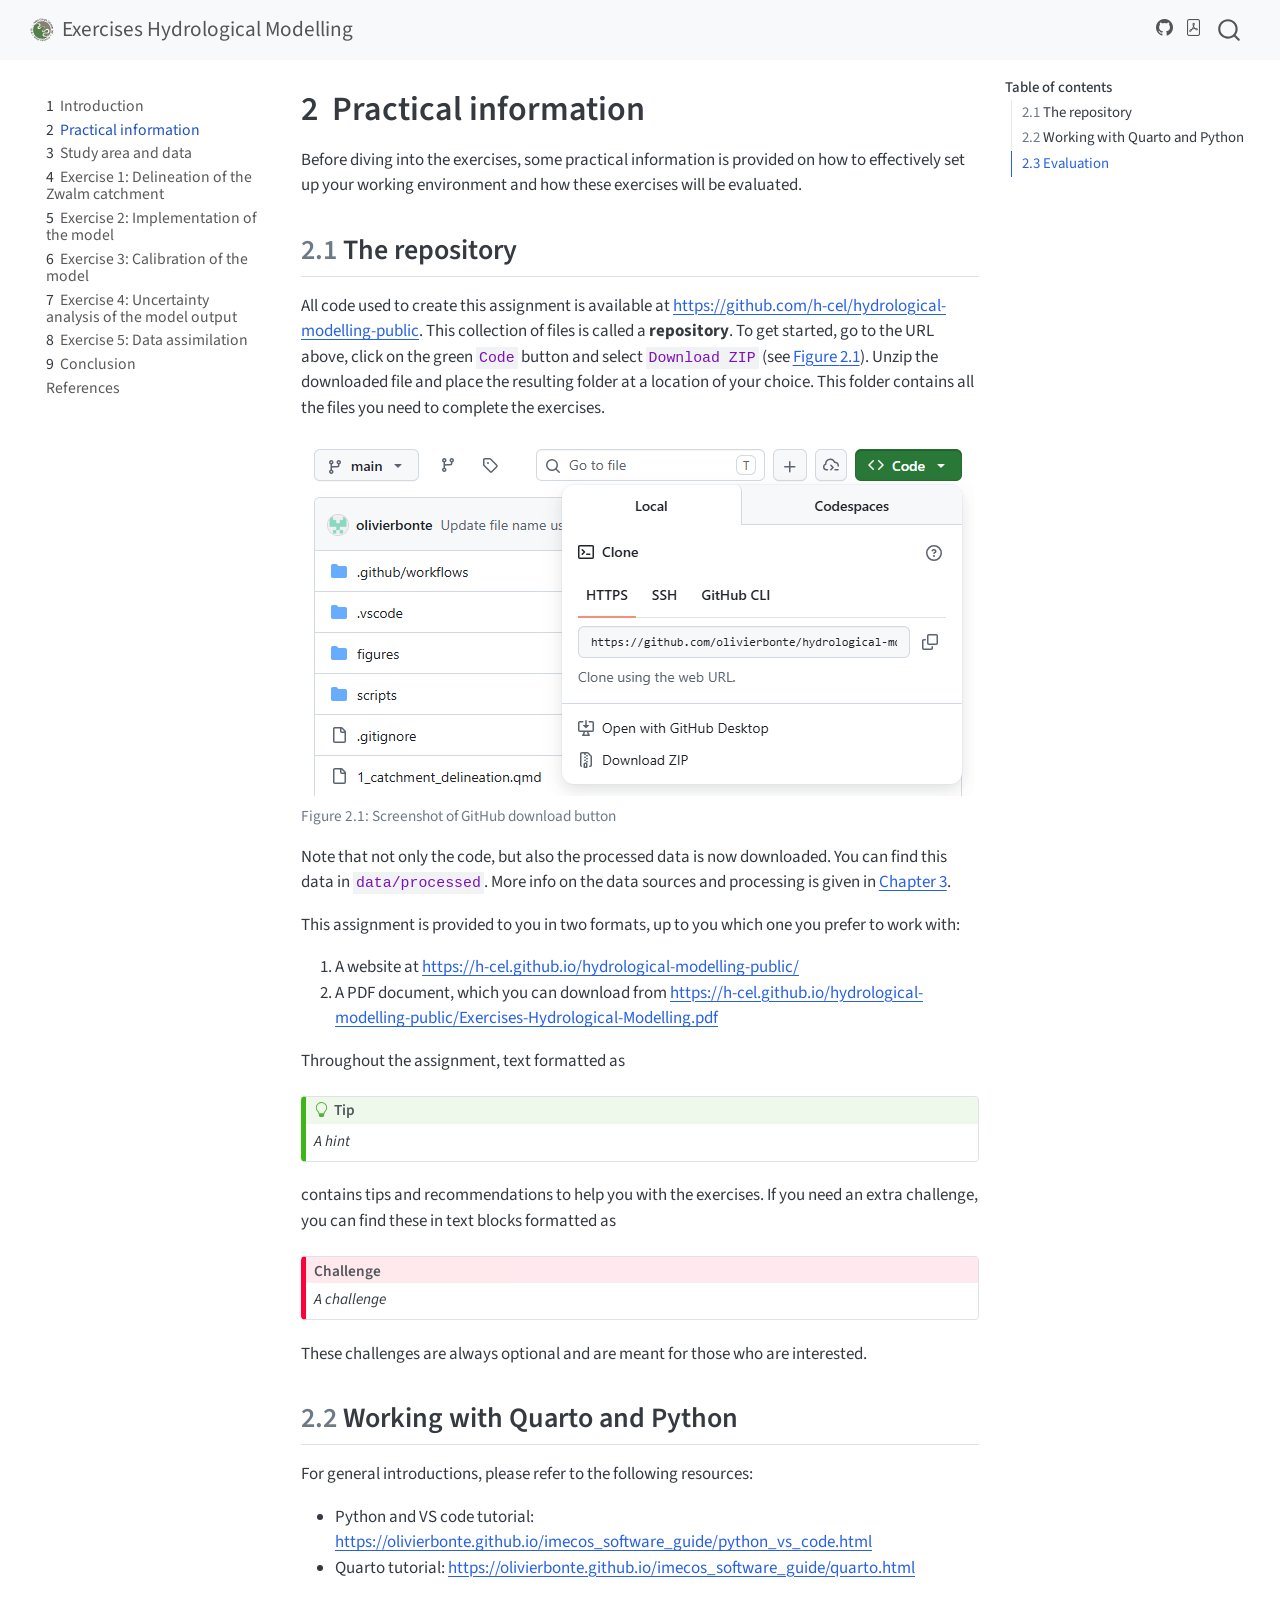
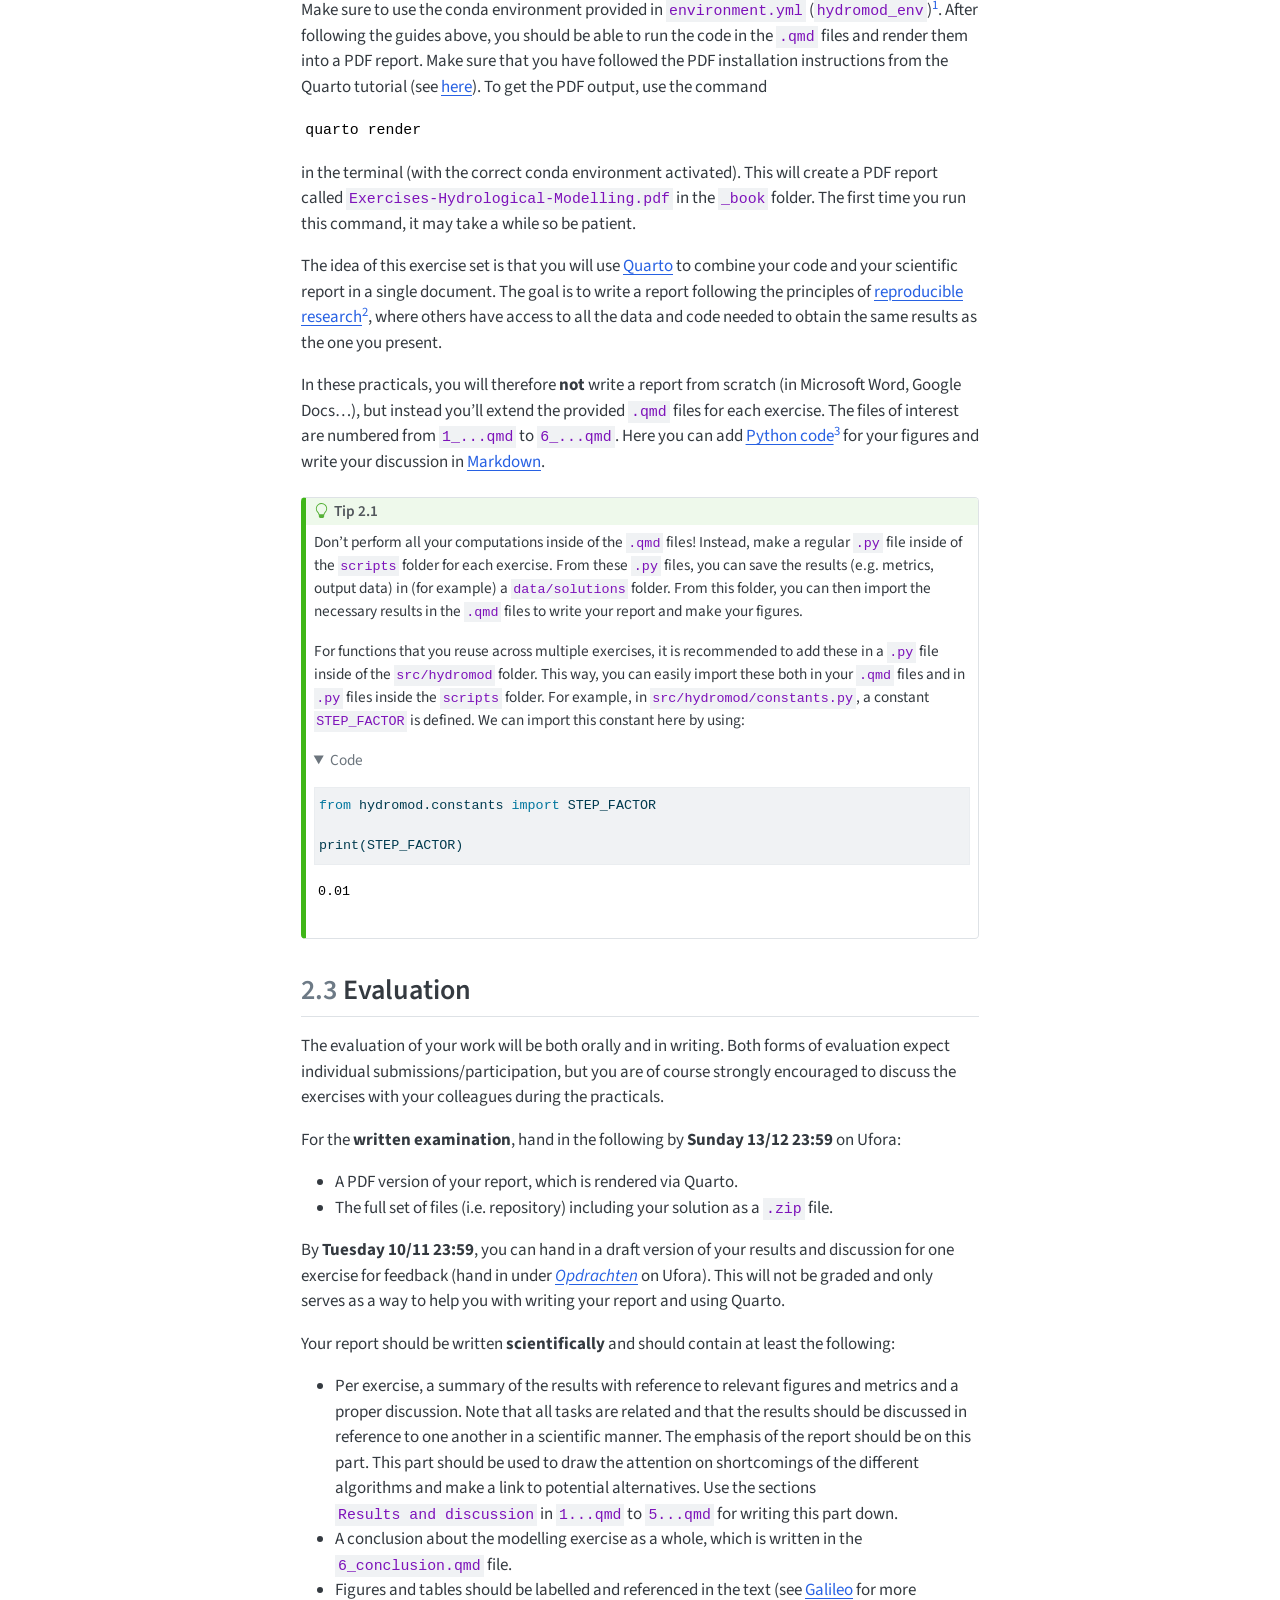
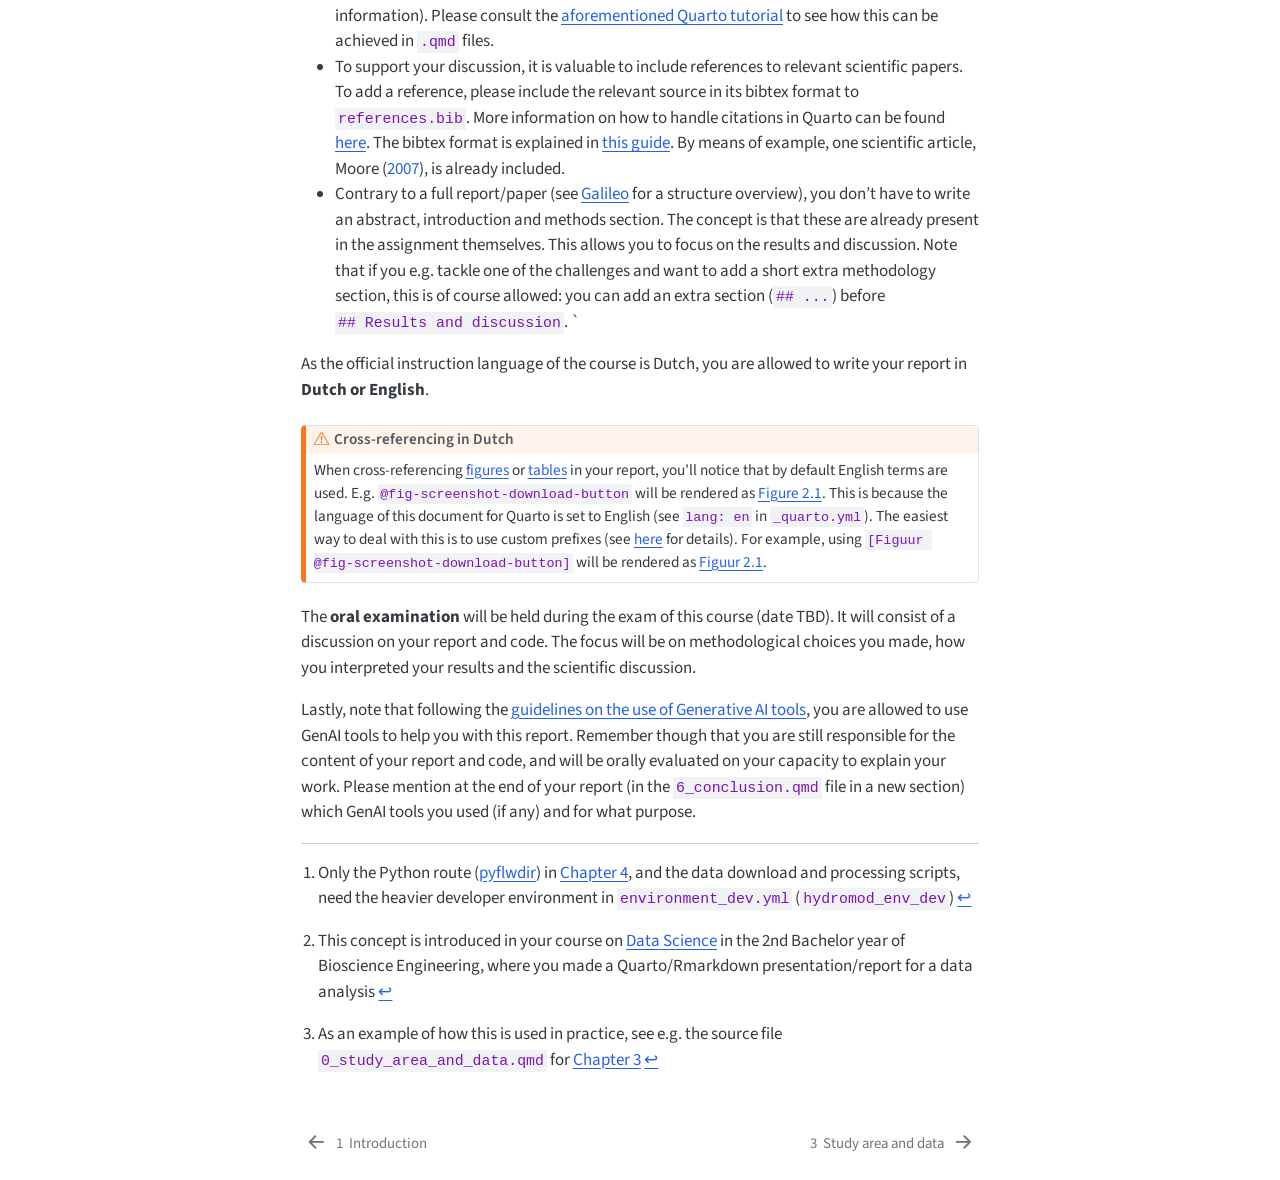
==== commit 6a4ce0f5: "Built site for gh-pages" ====
--- a/0_practical_info.html
+++ b/0_practical_info.html
@@ -327,9 +327,9 @@
 <li>Python and VS code tutorial: <a href="https://olivierbonte.github.io/imecos_software_guide/python_vs_code.html">https://olivierbonte.github.io/imecos_software_guide/python_vs_code.html</a></li>
 <li>Quarto tutorial: <a href="https://olivierbonte.github.io/imecos_software_guide/quarto.html">https://olivierbonte.github.io/imecos_software_guide/quarto.html</a></li>
 </ul>
-<p>Make sure to use the conda environment provided in <code>environment.yml</code> (<code>hydromod_env</code>)<a href="#fn1" class="footnote-ref" id="fnref1" role="doc-noteref"><sup>1</sup></a>. After following the guides above, you should be able to run the code in the <code>.qmd</code> files and render them into a PDF report. To get the PDF output, use the command</p>
+<p>Make sure to use the conda environment provided in <code>environment.yml</code> (<code>hydromod_env</code>)<a href="#fn1" class="footnote-ref" id="fnref1" role="doc-noteref"><sup>1</sup></a>. After following the guides above, you should be able to run the code in the <code>.qmd</code> files and render them into a PDF report. Make sure that you have followed the PDF installation instructions from the Quarto tutorial (see <a href="https://olivierbonte.github.io/imecos_software_guide/quarto.html#pdf-output">here</a>). To get the PDF output, use the command</p>
 <pre><code>quarto render</code></pre>
-<p>in the terminal (with the correct conda environment activated). This will create a PDF report in the <code>_book</code> folder.</p>
+<p>in the terminal (with the correct conda environment activated). This will create a PDF report called <code>Exercises-Hydrological-Modelling.pdf</code> in the <code>_book</code> folder. The first time you run this command, it may take a while so be patient.</p>
 <p>The idea of this exercise set is that you will use <a href="https://quarto.org/">Quarto</a> to combine your code and your scientific report in a single document. The goal is to write a report following the principles of <a href="https://open-science-training-handbook.github.io/Open-Science-Training-Handbook_EN/02OpenScienceBasics/04ReproducibleResearchAndDataAnalysis.html">reproducible research</a><a href="#fn2" class="footnote-ref" id="fnref2" role="doc-noteref"><sup>2</sup></a>, where others have access to all the data and code needed to obtain the same results as the one you present.</p>
 <p>In these practicals, you will therefore <strong>not</strong> write a report from scratch (in Microsoft Word, Google Docs…), but instead you’ll extend the provided <code>.qmd</code> files for each exercise. The files of interest are numbered from <code>1_...qmd</code> to <code>6_...qmd</code>. Here you can add <a href="https://quarto.org/docs/computations/python.html">Python code</a><a href="#fn3" class="footnote-ref" id="fnref3" role="doc-noteref"><sup>3</sup></a> for your figures and write your discussion in <a href="https://quarto.org/docs/authoring/markdown-basics.html">Markdown</a>.</p>
 <div id="tip-code-org" class="callout callout-style-default callout-tip callout-titled">
@@ -344,7 +344,7 @@
 <div class="callout-body-container callout-body">
 <p>Don’t perform all your computations inside of the <code>.qmd</code> files! Instead, make a regular <code>.py</code> file inside of the <code>scripts</code> folder for each exercise. From these <code>.py</code> files, you can save the results (e.g.&nbsp;metrics, output data) in (for example) a <code>data/solutions</code> folder. From this folder, you can then import the necessary results in the <code>.qmd</code> files to write your report and make your figures.</p>
 <p>For functions that you reuse across multiple exercises, it is recommended to add these in a <code>.py</code> file inside of the <code>src/hydromod</code> folder. This way, you can easily import these both in your <code>.qmd</code> files and in <code>.py</code> files inside the <code>scripts</code> folder. For example, in <code>src/hydromod/constants.py</code>, a constant <code>STEP_FACTOR</code> is defined. We can import this constant here by using:</p>
-<div id="253eebbe" class="cell" data-execution_count="1">
+<div id="136477ed" class="cell" data-execution_count="1">
 <details open="" class="code-fold">
 <summary>Code</summary>
 <div class="code-copy-outer-scaffold"><div class="sourceCode cell-code" id="cb2"><pre class="sourceCode python code-with-copy"><code class="sourceCode python"><span id="cb2-1"><a href="#cb2-1" aria-hidden="true" tabindex="-1"></a><span class="im">from</span> hydromod.constants <span class="im">import</span> STEP_FACTOR</span>
@@ -496,6 +496,11 @@
           if (link.dataset.originalHref !== undefined) {
             link.href = link.dataset.originalHref;
           }
+            // target, if specified
+            link.setAttribute("target", "_blank");
+            if (link.getAttribute("rel") === null) {
+              link.setAttribute("rel", "noopener");
+            }
         }
       }
     function tippyHover(el, contentFn, onTriggerFn, onUntriggerFn) {
